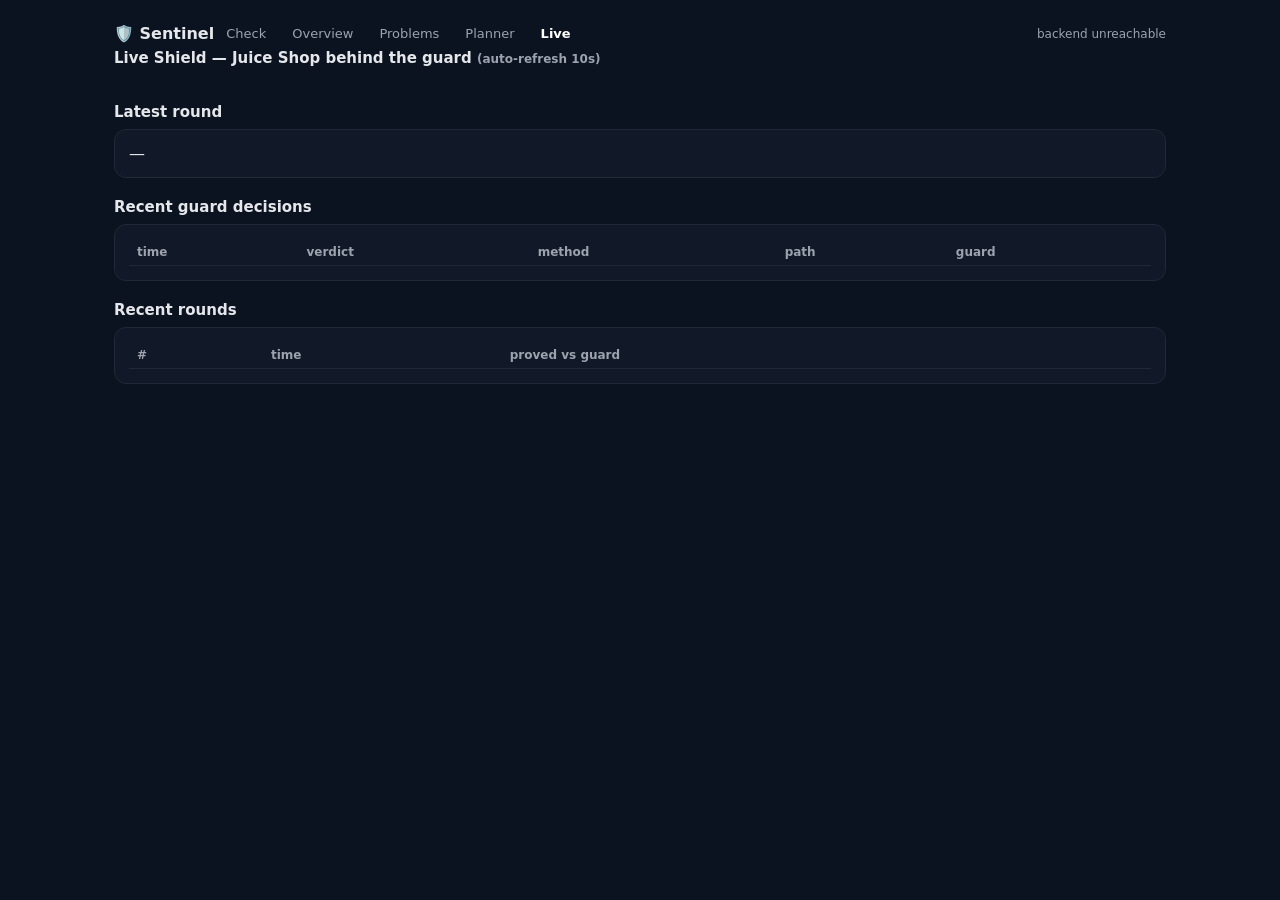
==== frontend_dist/live.html @ 0409926b "Live shield column with guard status and round history" ====
<!DOCTYPE html>
<html lang="en" class="dark">
<head>
<meta charset="UTF-8">
<meta name="viewport" content="width=device-width, initial-scale=1.0">
<title>Sentinel — Live Shield</title>
<style>
:root{--bg:#0b1220;--card:#111827;--border:#1f2937;--txt:#e5e7eb;--mut:#9ca3af;--grn:#10b981;--red:#ef4444;--blu:#0d6efd}
*{box-sizing:border-box}body{background:var(--bg);color:var(--txt);font-family:Inter,system-ui,sans-serif;margin:0}
.wrap{max-width:1100px;margin:0 auto;padding:24px}
.top{display:flex;align-items:center;gap:12px;margin-bottom:6px}
.top a{color:var(--mut);text-decoration:none;font-size:13px;margin-right:14px}
.top a.on{color:#fff;font-weight:700}
.grid{display:grid;grid-template-columns:repeat(auto-fit,minmax(150px,1fr));gap:12px;margin:16px 0}
.card{background:var(--card);border:1px solid var(--border);border-radius:12px;padding:14px}
.big{font-size:28px;font-weight:800}.lab{font-size:11px;color:var(--mut);text-transform:uppercase;letter-spacing:.08em}
.dot{display:inline-block;width:9px;height:9px;border-radius:50%;margin-right:6px}
.ok{background:var(--grn)}.bad{background:var(--red)}
table{width:100%;border-collapse:collapse;font-size:12px}
th{color:var(--mut);text-align:left;padding:6px 8px;border-bottom:1px solid var(--border);font-weight:600}
td{padding:6px 8px;border-bottom:1px solid #151d2e;font-family:monospace}
.deny{color:var(--red);font-weight:700}.allow{color:var(--grn)}
h2{font-size:15px;margin:20px 0 8px}.mut{color:var(--mut);font-size:12px}
.pill{display:inline-block;padding:2px 10px;border-radius:20px;font-size:11px;border:1px solid var(--border)}
</style>
</head>
<body>
<div class="wrap">
  <div class="top">
    <span style="font-weight:800">🛡️ Sentinel</span>
    <a href="/">Check</a><a href="/risk">Overview</a><a href="/findings">Problems</a><a href="/plan">Planner</a><a href="/live" class="on">Live</a>
    <span class="mut" style="margin-left:auto" id="upd">loading…</span>
  </div>
  <h2 style="margin-top:4px">Live Shield — Juice Shop behind the guard <span class="mut">(auto-refresh 10s)</span></h2>
  <div class="grid" id="kpis"></div>
  <h2>Latest round</h2>
  <div class="card" id="round">—</div>
  <h2>Recent guard decisions</h2>
  <div class="card"><table><thead><tr><th>time</th><th>verdict</th><th>method</th><th>path</th><th>guard</th></tr></thead><tbody id="dec"></tbody></table></div>
  <h2>Recent rounds</h2>
  <div class="card"><table><thead><tr><th>#</th><th>time</th><th>proved vs guard</th></tr></thead><tbody id="rnd"></tbody></table></div>
</div>
<script>
async function tick(){
  try{
    const j = await (await fetch('/api/live/summary',{cache:'no-store'})).json();
    const dot = on => `<span class="dot ${on?'ok':'bad'}"></span>`;
    document.getElementById('kpis').innerHTML =
      kpi('Guard :8080', dot(j.guard_up)+(j.guard_up?'UP — filtering':'DOWN')) +
      kpi('Shop :3000', dot(j.shop_up)+(j.shop_up?'UP':'DOWN')) +
      kpi('Blocked', `<span style="color:var(--red)">${j.blocked}</span>`) +
      kpi('Allowed', `<span style="color:var(--grn)">${j.allowed}</span>`) +
      kpi('Top guard', Object.entries(j.by_guard).sort((a,b)=>b[1]-a[1]).map(e=>`${e[0]} ×${e[1]}`).join('<br>') || '—');
    const r = j.last_round;
    document.getElementById('round').innerHTML = r
      ? `Round <b>#${r.round}</b> · ${r.proved}/${r.total} attacks proved vs shop · policy denied ${r.denied} <span class="mut">${r.ts||''}</span>`
      : 'No rounds yet — loop starts on its 5-minute tick.';
    document.getElementById('dec').innerHTML = j.recent_decisions.map(d=>
      `<tr><td>${(d.ts||'').slice(11,19)}</td><td class="${d.decision}">${d.decision.toUpperCase()}</td><td>${d.method||''}</td><td>${(d.path||'').slice(0,70)}</td><td>${d.guard||''}</td></tr>`).join('') || '<tr><td colspan=5>No decisions yet</td></tr>';
    document.getElementById('rnd').innerHTML = j.recent_rounds.map(x=>
      `<tr><td>#${x.round}</td><td>${(x.ts||'').slice(0,19).replace('T',' ')}</td><td>${x.proved}/${x.total} proved</td></tr>`).join('') || '<tr><td colspan=3>—</td></tr>';
    document.getElementById('upd').textContent = 'updated ' + new Date().toLocaleTimeString();
  }catch(e){ document.getElementById('upd').textContent = 'backend unreachable'; }
}
function kpi(l,v){ return `<div class="card"><div class="lab">${l}</div><div class="big" style="font-size:20px">${v}</div></div>`; }
tick(); setInterval(tick, 10000);
</script>
</body>
</html>
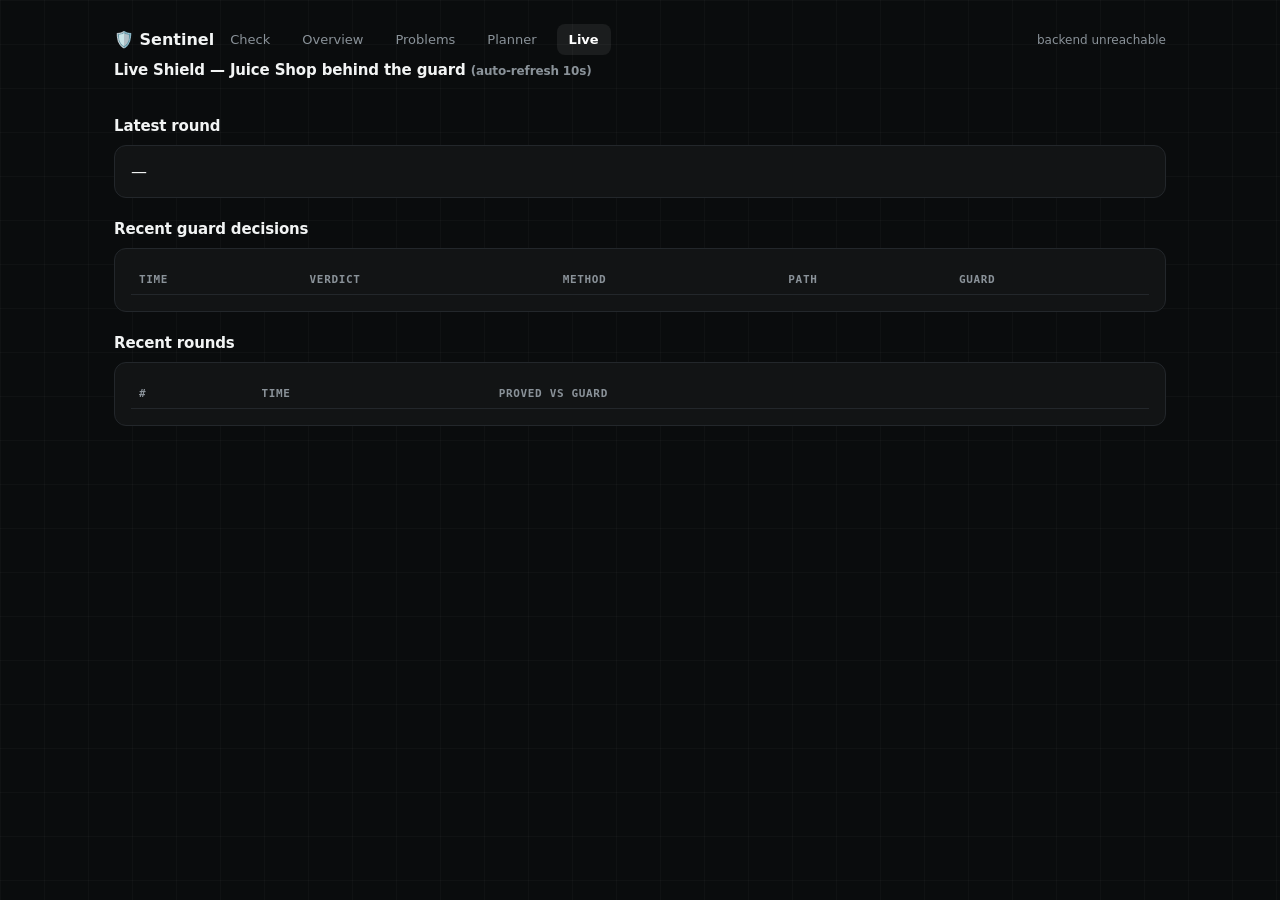
==== commit 4c914b37: "Live page dark-teal theme plus sidebar Live button with icon" ====
--- a/frontend_dist/live.html
+++ b/frontend_dist/live.html
@@ -5,23 +5,25 @@
 <meta name="viewport" content="width=device-width, initial-scale=1.0">
 <title>Sentinel — Live Shield</title>
 <style>
-:root{--bg:#0b1220;--card:#111827;--border:#1f2937;--txt:#e5e7eb;--mut:#9ca3af;--grn:#10b981;--red:#ef4444;--blu:#0d6efd}
-*{box-sizing:border-box}body{background:var(--bg);color:var(--txt);font-family:Inter,system-ui,sans-serif;margin:0}
+:root{--bg:#0a0c0d;--card:#121415;--border:#23272b;--txt:#f2f4f4;--mut:#8a9299;--teal:#2fd6a3;--grn:#34d399;--red:#f87171}
+*{box-sizing:border-box}body{background:var(--bg);color:var(--txt);font-family:Inter,system-ui,sans-serif;margin:0;background-image:linear-gradient(rgba(255,255,255,.022) 1px,transparent 1px),linear-gradient(90deg,rgba(255,255,255,.022) 1px,transparent 1px);background-size:44px 44px}
 .wrap{max-width:1100px;margin:0 auto;padding:24px}
-.top{display:flex;align-items:center;gap:12px;margin-bottom:6px}
-.top a{color:var(--mut);text-decoration:none;font-size:13px;margin-right:14px}
-.top a.on{color:#fff;font-weight:700}
+.top{display:flex;align-items:center;gap:4px;margin-bottom:6px}
+.top a{color:var(--mut);text-decoration:none;font-size:13px;margin-right:4px;padding:8px 12px;border-radius:8px}
+.top a:hover{color:var(--txt);background:rgba(255,255,255,.05)}
+.top a.on{color:#fff;font-weight:700;background:rgba(255,255,255,.07)}
 .grid{display:grid;grid-template-columns:repeat(auto-fit,minmax(150px,1fr));gap:12px;margin:16px 0}
-.card{background:var(--card);border:1px solid var(--border);border-radius:12px;padding:14px}
-.big{font-size:28px;font-weight:800}.lab{font-size:11px;color:var(--mut);text-transform:uppercase;letter-spacing:.08em}
+.card{background:var(--card);border:1px solid var(--border);border-radius:12px;padding:16px}
+.big{font-size:28px;font-weight:800;letter-spacing:-.02em}.lab{font-size:11px;color:var(--mut);text-transform:uppercase;letter-spacing:.1em;font-family:monospace}
 .dot{display:inline-block;width:9px;height:9px;border-radius:50%;margin-right:6px}
 .ok{background:var(--grn)}.bad{background:var(--red)}
 table{width:100%;border-collapse:collapse;font-size:12px}
-th{color:var(--mut);text-align:left;padding:6px 8px;border-bottom:1px solid var(--border);font-weight:600}
-td{padding:6px 8px;border-bottom:1px solid #151d2e;font-family:monospace}
+th{color:var(--mut);text-align:left;padding:8px;font-weight:600;font-family:monospace;font-size:11px;text-transform:uppercase;letter-spacing:.06em;border-bottom:1px solid var(--border)}
+td{padding:8px;border-bottom:1px solid #1a1e21;font-family:monospace}
 .deny{color:var(--red);font-weight:700}.allow{color:var(--grn)}
-h2{font-size:15px;margin:20px 0 8px}.mut{color:var(--mut);font-size:12px}
+h2{font-size:15px;margin:22px 0 10px;letter-spacing:-.01em}.mut{color:var(--mut);font-size:12px}
 .pill{display:inline-block;padding:2px 10px;border-radius:20px;font-size:11px;border:1px solid var(--border)}
+a{color:var(--teal)}
 </style>
 </head>
 <body>
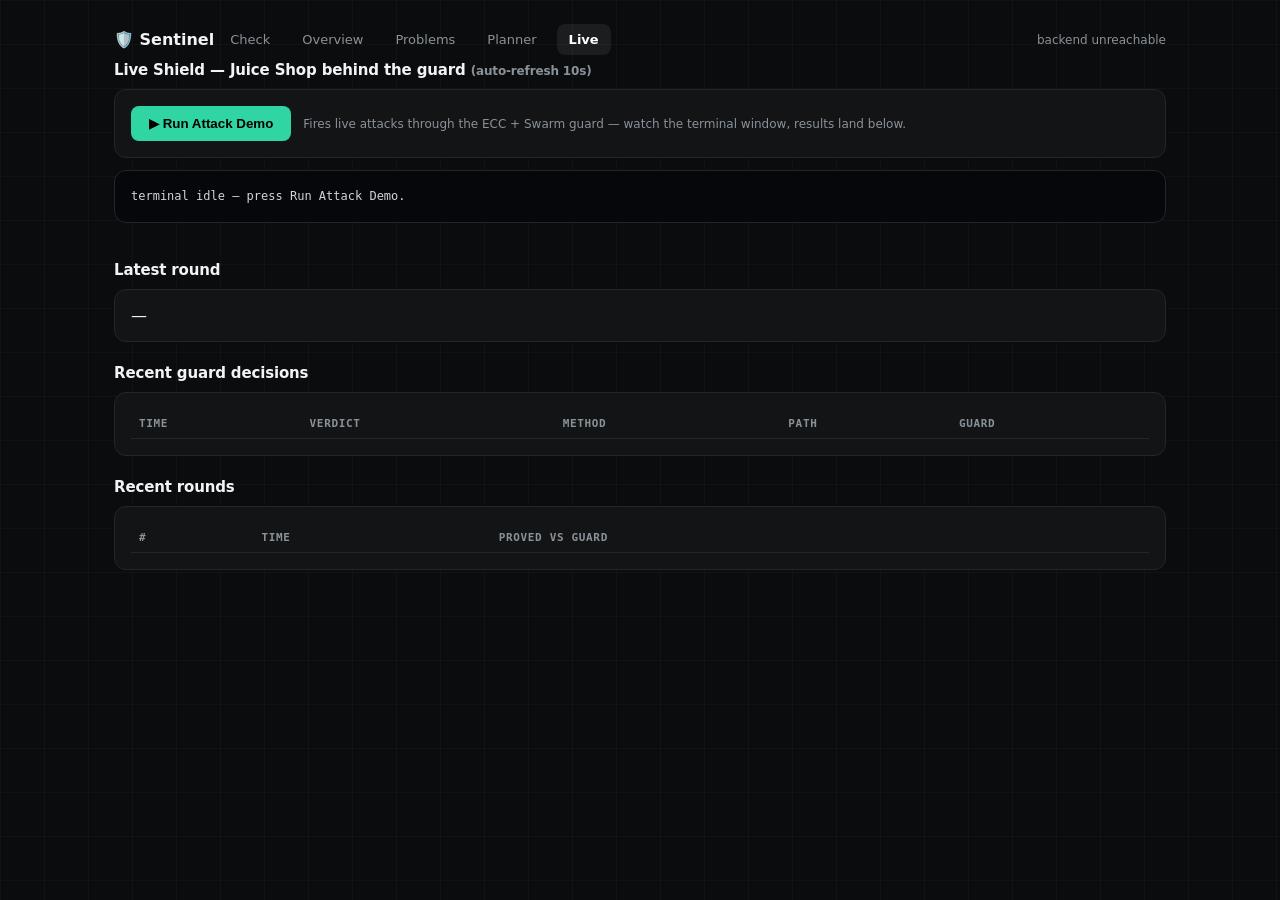
==== commit d1a37cfd: "Live attack demo button with terminal view plus DFD doc" ====
--- a/frontend_dist/live.html
+++ b/frontend_dist/live.html
@@ -34,6 +34,11 @@
     <span class="mut" style="margin-left:auto" id="upd">loading…</span>
   </div>
   <h2 style="margin-top:4px">Live Shield — Juice Shop behind the guard <span class="mut">(auto-refresh 10s)</span></h2>
+  <div class="card" style="display:flex;gap:12px;align-items:center;flex-wrap:wrap">
+    <button id="demoBtn" style="background:var(--teal);border:0;border-radius:8px;padding:10px 18px;font-weight:700;cursor:pointer">▶ Run Attack Demo</button>
+    <span class="mut">Fires live attacks through the ECC + Swarm guard — watch the terminal window, results land below.</span>
+  </div>
+  <div class="card" style="margin-top:12px;background:#05070a"><pre id="demoTerm" style="margin:0;font-family:monospace;font-size:12px;line-height:1.6;white-space:pre-wrap;color:#d1d5db">terminal idle — press Run Attack Demo.</pre></div>
   <div class="grid" id="kpis"></div>
   <h2>Latest round</h2>
   <div class="card" id="round">—</div>
@@ -66,6 +71,23 @@
 }
 function kpi(l,v){ return `<div class="card"><div class="lab">${l}</div><div class="big" style="font-size:20px">${v}</div></div>`; }
 tick(); setInterval(tick, 10000);
+document.getElementById('demoBtn').addEventListener('click', async () => {
+  const term = document.getElementById('demoTerm');
+  const btn = document.getElementById('demoBtn');
+  btn.disabled = true;
+  term.textContent = '$ sentinel demo --target guard:8080\nopening terminal window "Sentinel Live Attack"...\n';
+  try {
+    await fetch('/api/live/demo', {method:'POST'});
+    term.textContent += 'attack running — watch the terminal, streaming results here shortly...\n';
+    for (let i = 0; i < 6; i++) {
+      await new Promise(r => setTimeout(r, 5000));
+      await tick();
+      const dec = document.getElementById('dec').innerText.split('\n').slice(0, 6).join('\n');
+      term.textContent = '$ sentinel demo --target guard:8080\n' + dec + '\n(full stream in the terminal window)';
+    }
+  } catch(e) { term.textContent += 'demo failed to start\n'; }
+  btn.disabled = false;
+});
 </script>
 </body>
 </html>
